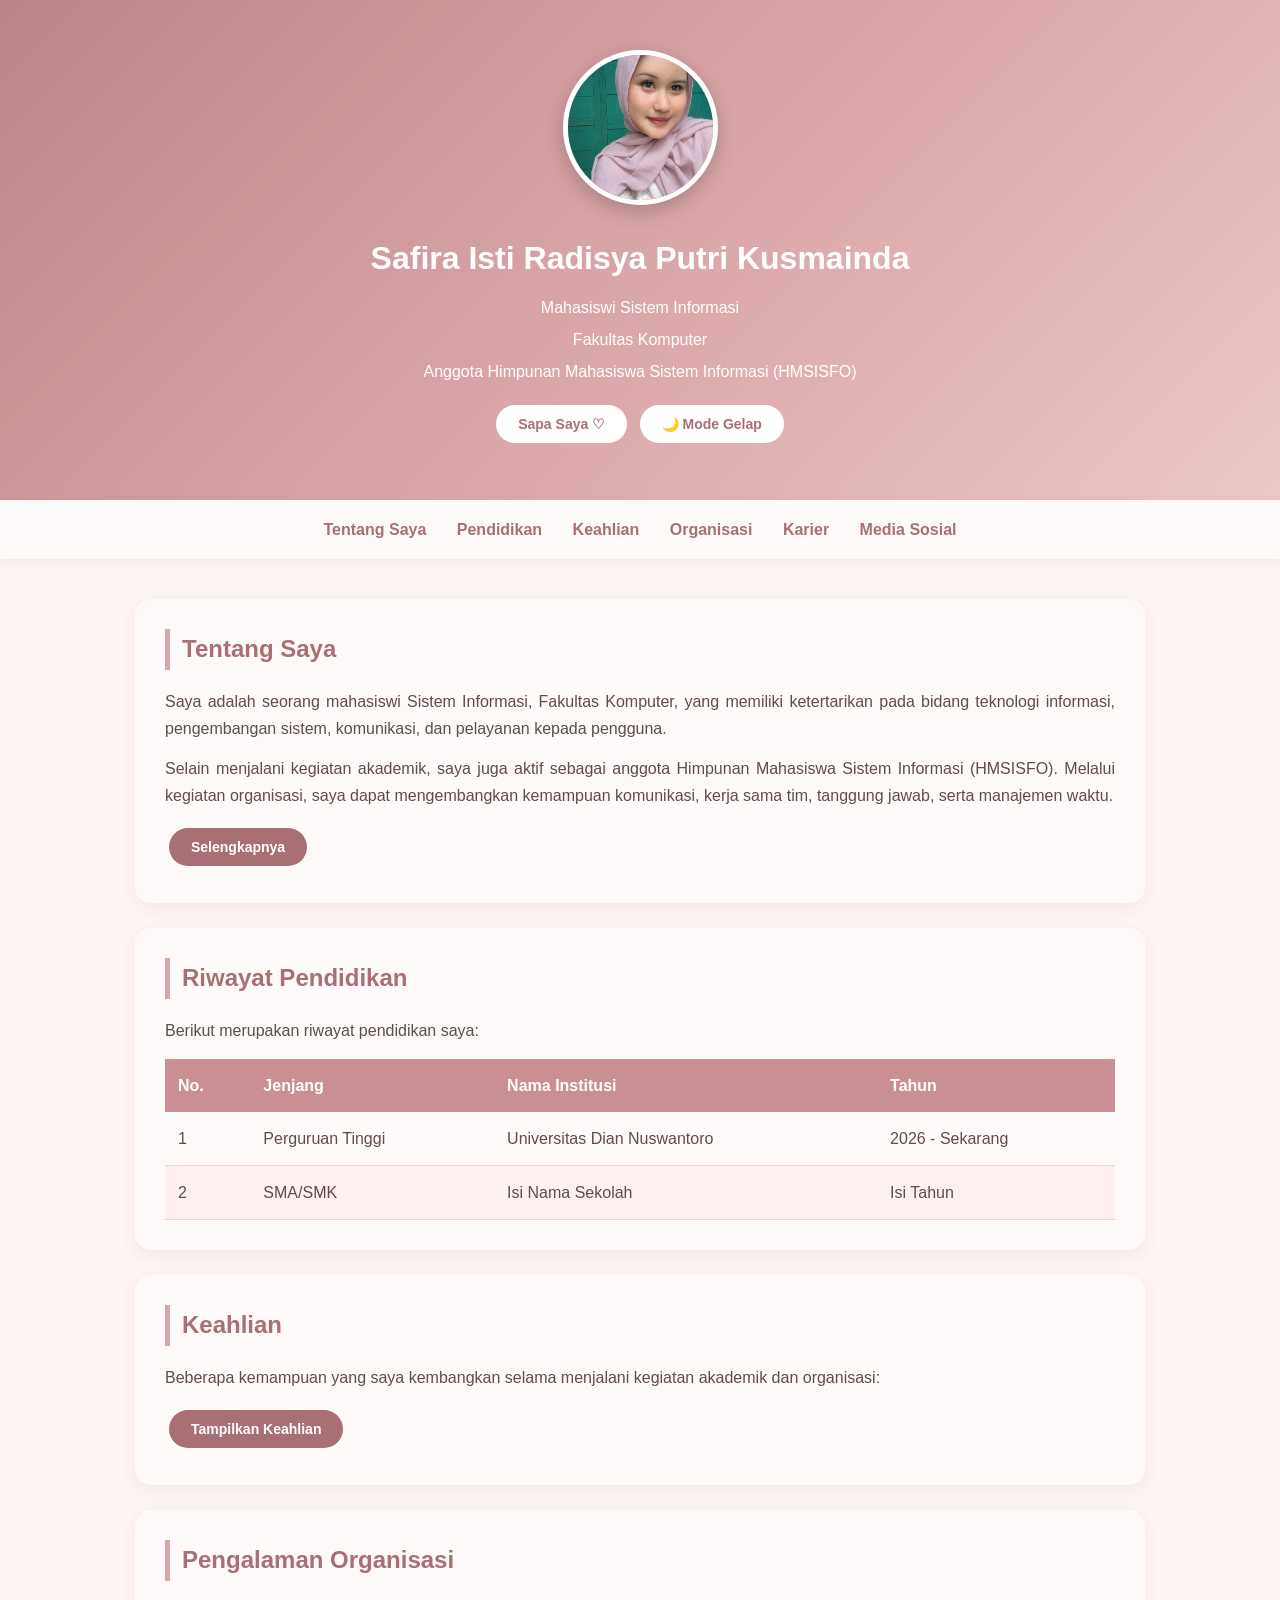
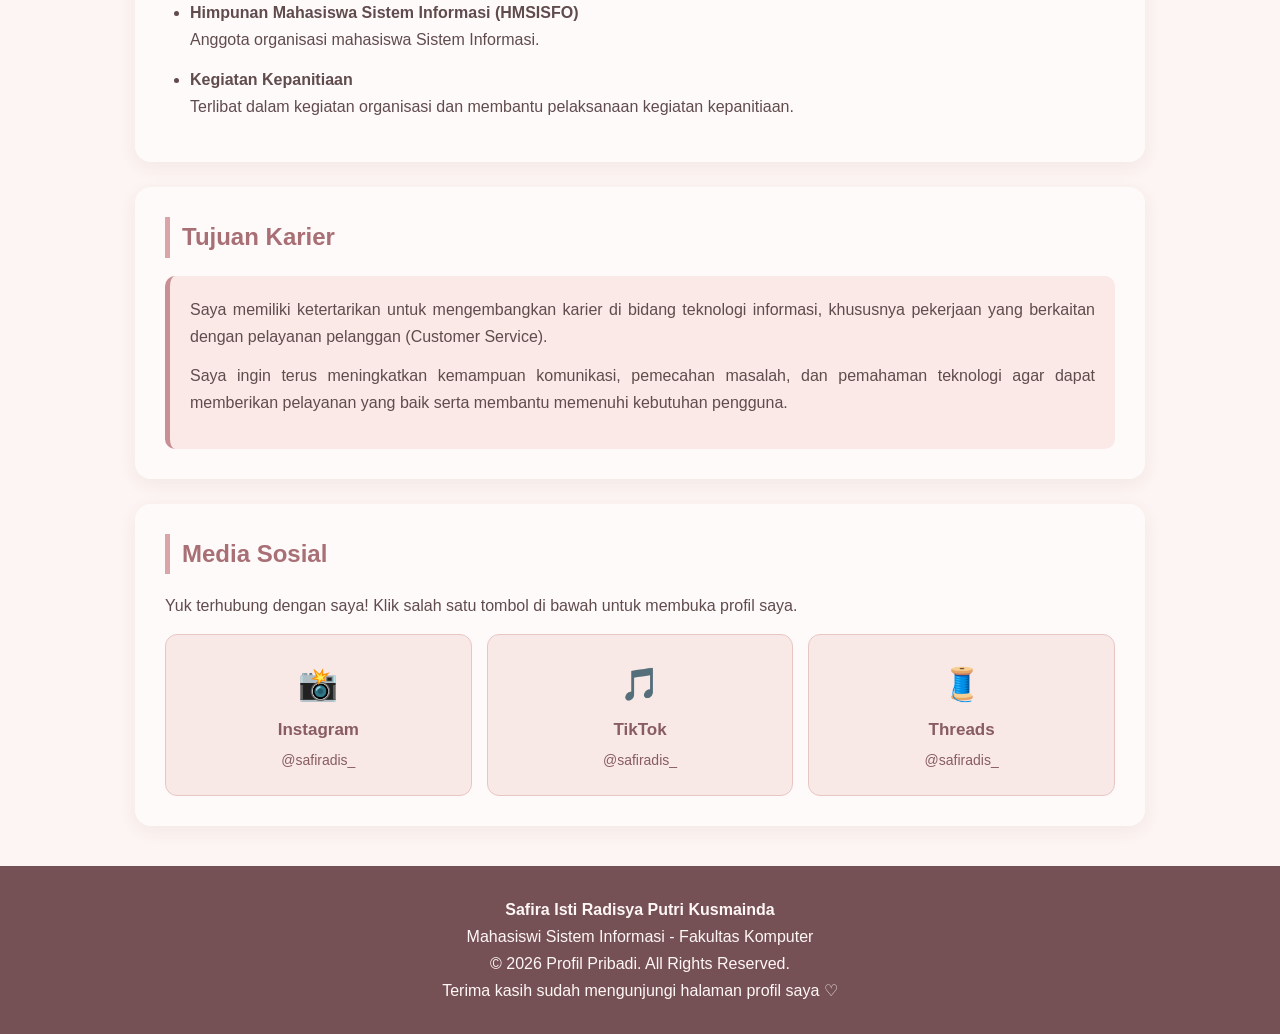
==== index.html @ df032e58 "Rename safira_index.html to index.html" ====
<!DOCTYPE html>
<html lang="id">
<head>
    <meta charset="UTF-8">
    <meta name="viewport" content="width=device-width, initial-scale=1.0">

    <title>Profil Pribadi Safira</title>

    <style>
        /* PENGATURAN DASAR */
        * { margin: 0; padding: 0; box-sizing: border-box; }

        html { scroll-behavior: smooth; }

        body {
            font-family: Arial, sans-serif;
            background-color: #fdf5f3;
            color: #604b4d;
            line-height: 1.7;
            transition: background-color 0.4s, color 0.4s;
        }

        /* HEADER */
        header {
            background: linear-gradient(135deg, #bd8589, #d9a5a8, #edc6c5);
            color: white;
            text-align: center;
            padding: 50px 20px;
        }

        .foto-profil {
            width: 155px;
            height: 155px;
            object-fit: cover;
            object-position: center;
            border-radius: 50%;
            border: 5px solid white;
            box-shadow: 0 7px 20px rgba(0,0,0,0.2);
            margin-bottom: 18px;
        }

        header h1 { font-size: 32px; margin-bottom: 8px; }
        header p { margin: 5px 0; }

        /* TOMBOL */
        button {
            border: none;
            border-radius: 25px;
            padding: 11px 22px;
            background-color: #a86f75;
            color: white;
            font-size: 14px;
            font-weight: bold;
            cursor: pointer;
            transition: 0.3s;
            margin: 7px 4px;
        }

        button:hover {
            background-color: #805157;
            transform: translateY(-2px);
        }

        .tombol-header {
            background-color: white;
            color: #a86f75;
            margin-top: 15px;
        }

        .tombol-header:hover { background-color: #f9e6e5; }

        /* NAVIGASI */
        nav {
            background-color: #fffafa;
            padding: 16px;
            text-align: center;
            position: sticky;
            top: 0;
            z-index: 100;
            box-shadow: 0 3px 10px rgba(100,60,60,0.08);
        }

        nav a {
            color: #a86f75;
            text-decoration: none;
            font-weight: bold;
            margin: 0 13px;
            display: inline-block;
            transition: 0.3s;
        }

        nav a:hover { color: #70454a; }

        /* KONTEN */
        main { max-width: 1050px; margin: 40px auto; padding: 0 20px; }

        section {
            background-color: #fffafa;
            margin-bottom: 25px;
            padding: 30px;
            border-radius: 16px;
            box-shadow: 0 5px 18px rgba(100,60,60,0.07);
            scroll-margin-top: 85px;
        }

        section h2 {
            color: #a86f75;
            margin-bottom: 18px;
            padding-left: 12px;
            border-left: 5px solid #d9a5a8;
        }

        section p { text-align: justify; margin-bottom: 12px; }

        /* INFORMASI TAMBAHAN */
        .kotak-info {
            background-color: #fae9e7;
            border-left: 5px solid #c98f94;
            padding: 18px;
            border-radius: 10px;
            margin-top: 15px;
        }

        .tersembunyi { display: none; }

        /* TABEL PENDIDIKAN */
        table { width: 100%; border-collapse: collapse; margin-top: 15px; }

        th {
            background-color: #c98f94;
            color: white;
            padding: 13px;
            text-align: left;
        }

        td { padding: 13px; border-bottom: 1px solid #ead5d3; }

        tr:nth-child(even) { background-color: #fdf0ef; }

        /* KEAHLIAN */
        .daftar-keahlian {
            list-style: none;
            display: grid;
            grid-template-columns: repeat(2, 1fr);
            gap: 12px;
            margin-top: 15px;
        }

        .daftar-keahlian li {
            background-color: #f8e9e7;
            border: 1px solid #e7c6c4;
            color: #885c60;
            padding: 14px;
            border-radius: 10px;
        }

        /* ORGANISASI */
        .pengalaman { padding-left: 25px; }
        .pengalaman li { margin-bottom: 12px; }

        /* KARIER */
        .tujuan-karier {
            background-color: #fae9e7;
            padding: 20px;
            border-left: 5px solid #c98f94;
            border-radius: 10px;
        }

        /* MEDIA SOSIAL */
        .daftar-sosmed {
            display: grid;
            grid-template-columns: repeat(3, 1fr);
            gap: 15px;
            margin-top: 15px;
        }

        .kartu-sosmed {
            display: flex;
            flex-direction: column;
            align-items: center;
            text-align: center;
            gap: 4px;
            padding: 22px 15px;
            background-color: #f8e9e7;
            border: 1px solid #e7c6c4;
            border-radius: 12px;
            color: #885c60;
            text-decoration: none;
            transition: 0.3s;
        }

        .kartu-sosmed:hover {
            background-color: #f2d6d4;
            transform: translateY(-4px);
            box-shadow: 0 8px 18px rgba(100,60,60,0.12);
        }

        .kartu-sosmed .ikon { font-size: 32px; }
        .kartu-sosmed strong { font-size: 17px; }
        .kartu-sosmed span { font-size: 14px; }

        /* FOOTER */
        footer {
            background-color: #755155;
            color: #fff7f5;
            text-align: center;
            padding: 30px 20px;
            margin-top: 40px;
        }

        /* MODE GELAP */
        body.mode-gelap { background-color: #292326; color: #f4e5e5; }

        body.mode-gelap nav,
        body.mode-gelap section { background-color: #3b3035; color: #f4e5e5; }

        body.mode-gelap nav a,
        body.mode-gelap section h2 { color: #edb9bd; }

        body.mode-gelap .kotak-info,
        body.mode-gelap .tujuan-karier { background-color: #514047; color: #fff0f0; }

        body.mode-gelap .daftar-keahlian li,
        body.mode-gelap .kartu-sosmed {
            background-color: #514047;
            color: #ffe2e3;
            border-color: #74545c;
        }

        body.mode-gelap .kartu-sosmed:hover { background-color: #624d55; }

        body.mode-gelap td { color: #f4e5e5; border-color: #66515a; }

        body.mode-gelap tr:nth-child(even) { background-color: #493a41; }

        /* RESPONSIVE */
        @media (max-width: 650px) {
            header h1 { font-size: 25px; }
            nav a { margin: 5px 7px; font-size: 13px; }
            section { padding: 20px; }
            .daftar-keahlian { grid-template-columns: 1fr; }
            .daftar-sosmed { grid-template-columns: 1fr; }
            table { font-size: 12px; }
        }
    </style>
</head>

<body>

    <!-- HEADER -->
    <header>

        <img src="fotoprofil.jpg" alt="Foto Profil Safira" class="foto-profil">

        <h1>Safira Isti Radisya Putri Kusmainda</h1>

        <p>Mahasiswi Sistem Informasi</p>
        <p>Fakultas Komputer</p>
        <p>Anggota Himpunan Mahasiswa Sistem Informasi (HMSISFO)</p>

        <button class="tombol-header" id="tombolSapa">Sapa Saya ♡</button>
        <button class="tombol-header" id="tombolTema">🌙 Mode Gelap</button>

    </header>


    <!-- NAVIGASI -->
    <nav>
        <a href="#tentang">Tentang Saya</a>
        <a href="#pendidikan">Pendidikan</a>
        <a href="#keahlian">Keahlian</a>
        <a href="#organisasi">Organisasi</a>
        <a href="#karier">Karier</a>
        <a href="#sosmed">Media Sosial</a>
    </nav>


    <!-- KONTEN UTAMA -->
    <main>

        <!-- TENTANG SAYA -->
        <section id="tentang">

            <h2>Tentang Saya</h2>

            <p>
                Saya adalah seorang mahasiswi Sistem Informasi,
                Fakultas Komputer, yang memiliki ketertarikan pada
                bidang teknologi informasi, pengembangan sistem,
                komunikasi, dan pelayanan kepada pengguna.
            </p>

            <p>
                Selain menjalani kegiatan akademik, saya juga aktif
                sebagai anggota Himpunan Mahasiswa Sistem Informasi
                (HMSISFO). Melalui kegiatan organisasi, saya dapat
                mengembangkan kemampuan komunikasi, kerja sama tim,
                tanggung jawab, serta manajemen waktu.
            </p>

            <button id="tombolInfo">Selengkapnya</button>

            <div id="informasi-lengkap" class="kotak-info tersembunyi">

                <h3>Informasi Tambahan</h3>

                <p>
                    Saya senang bersosialisasi, bertemu orang baru,
                    dan mempelajari hal-hal baru. Saya juga berusaha
                    menjadi pribadi yang teliti, bertanggung jawab,
                    serta mampu bekerja sama dengan orang lain.
                </p>

            </div>

        </section>


        <!-- PENDIDIKAN -->
        <section id="pendidikan">

            <h2>Riwayat Pendidikan</h2>

            <p>Berikut merupakan riwayat pendidikan saya:</p>

            <table>
                <thead>
                    <tr>
                        <th>No.</th>
                        <th>Jenjang</th>
                        <th>Nama Institusi</th>
                        <th>Tahun</th>
                    </tr>
                </thead>

                <tbody>
                    <tr>
                        <td>1</td>
                        <td>Perguruan Tinggi</td>
                        <td>Universitas Dian Nuswantoro</td>
                        <td>2026 - Sekarang</td>
                    </tr>

                    <tr>
                        <td>2</td>
                        <td>SMA/SMK</td>
                        <td>Isi Nama Sekolah</td>
                        <td>Isi Tahun</td>
                    </tr>
                </tbody>
            </table>

        </section>


        <!-- KEAHLIAN -->
        <section id="keahlian">

            <h2>Keahlian</h2>

            <p>
                Beberapa kemampuan yang saya kembangkan selama
                menjalani kegiatan akademik dan organisasi:
            </p>

            <button id="tombolKeahlian">Tampilkan Keahlian</button>

            <div id="daftar-keahlian" class="tersembunyi">

                <ul class="daftar-keahlian">
                    <li>Komunikasi</li>
                    <li>Kerja Sama Tim</li>
                    <li>Manajemen Waktu</li>
                    <li>Ketelitian</li>
                    <li>Tanggung Jawab</li>
                    <li>Pengoperasian Komputer</li>
                </ul>

            </div>

        </section>


        <!-- ORGANISASI -->
        <section id="organisasi">

            <h2>Pengalaman Organisasi</h2>

            <ul class="pengalaman">

                <li>
                    <strong>Himpunan Mahasiswa Sistem Informasi (HMSISFO)</strong>
                    <br>
                    Anggota organisasi mahasiswa Sistem Informasi.
                </li>

                <li>
                    <strong>Kegiatan Kepanitiaan</strong>
                    <br>
                    Terlibat dalam kegiatan organisasi dan membantu
                    pelaksanaan kegiatan kepanitiaan.
                </li>

            </ul>

        </section>


        <!-- KARIER -->
        <section id="karier">

            <h2>Tujuan Karier</h2>

            <div class="tujuan-karier">

                <p>
                    Saya memiliki ketertarikan untuk mengembangkan
                    karier di bidang teknologi informasi, khususnya
                    pekerjaan yang berkaitan dengan pelayanan
                    pelanggan (Customer Service).
                </p>

                <p>
                    Saya ingin terus meningkatkan kemampuan komunikasi,
                    pemecahan masalah, dan pemahaman teknologi agar
                    dapat memberikan pelayanan yang baik serta
                    membantu memenuhi kebutuhan pengguna.
                </p>

            </div>

        </section>


        <!-- MEDIA SOSIAL -->
        <section id="sosmed">

            <h2>Media Sosial</h2>

            <p>
                Yuk terhubung dengan saya! Klik salah satu tombol
                di bawah untuk membuka profil saya.
            </p>

            <div class="daftar-sosmed">

                <a class="kartu-sosmed"
                   href="https://www.instagram.com/safiradis_?srtk=bzRpbXpmenpycmcx"
                   target="_blank" rel="noopener noreferrer">
                    <div class="ikon">📸</div>
                    <strong>Instagram</strong>
                    <span>@safiradis_</span>
                </a>

                <a class="kartu-sosmed"
                   href="https://www.tiktok.com/@safiradis_?is_from_webapp=1&sender_device=pc"
                   target="_blank" rel="noopener noreferrer">
                    <div class="ikon">🎵</div>
                    <strong>TikTok</strong>
                    <span>@safiradis_</span>
                </a>

                <a class="kartu-sosmed"
                   href="https://www.threads.com/@safiradis_"
                   target="_blank" rel="noopener noreferrer">
                    <div class="ikon">🧵</div>
                    <strong>Threads</strong>
                    <span>@safiradis_</span>
                </a>

            </div>

        </section>

    </main>


    <!-- FOOTER -->
    <footer>

        <p><strong>Safira Isti Radisya Putri Kusmainda</strong></p>
        <p>Mahasiswi Sistem Informasi - Fakultas Komputer</p>
        <p>© 2026 Profil Pribadi. All Rights Reserved.</p>
        <p>Terima kasih sudah mengunjungi halaman profil saya ♡</p>

    </footer>


    <!-- JAVASCRIPT -->
    <script>
        document.addEventListener("DOMContentLoaded", function () {

            /* 1. TOMBOL "SAPA SAYA" */
            const tombolSapa = document.getElementById("tombolSapa");

            tombolSapa.addEventListener("click", function () {
                const jam = new Date().getHours();
                let sapaan;

                if (jam >= 4 && jam < 11) {
                    sapaan = "Selamat pagi";
                } else if (jam >= 11 && jam < 15) {
                    sapaan = "Selamat siang";
                } else if (jam >= 15 && jam < 18) {
                    sapaan = "Selamat sore";
                } else {
                    sapaan = "Selamat malam";
                }

                alert(sapaan + "! Terima kasih sudah berkunjung ke profil saya ♡");
            });


            /* 2. TOMBOL MODE GELAP / TERANG */
            const tombolTema = document.getElementById("tombolTema");

            function aturTema(gelap) {
                document.body.classList.toggle("mode-gelap", gelap);
                tombolTema.textContent = gelap ? "☀️ Mode Terang" : "🌙 Mode Gelap";

                try {
                    localStorage.setItem("temaProfil", gelap ? "gelap" : "terang");
                } catch (e) { /* abaikan */ }
            }

            try {
                if (localStorage.getItem("temaProfil") === "gelap") {
                    aturTema(true);
                }
            } catch (e) { /* abaikan */ }

            tombolTema.addEventListener("click", function () {
                aturTema(!document.body.classList.contains("mode-gelap"));
            });


            /* 3. TOMBOL "SELENGKAPNYA" */
            const tombolInfo = document.getElementById("tombolInfo");
            const informasiLengkap = document.getElementById("informasi-lengkap");

            tombolInfo.addEventListener("click", function () {
                const tersembunyi = informasiLengkap.classList.toggle("tersembunyi");
                tombolInfo.textContent = tersembunyi ? "Selengkapnya" : "Sembunyikan";
            });


            /* 4. TOMBOL "TAMPILKAN KEAHLIAN" */
            const tombolKeahlian = document.getElementById("tombolKeahlian");
            const daftarKeahlian = document.getElementById("daftar-keahlian");

            tombolKeahlian.addEventListener("click", function () {
                const tersembunyi = daftarKeahlian.classList.toggle("tersembunyi");
                tombolKeahlian.textContent = tersembunyi
                    ? "Tampilkan Keahlian"
                    : "Sembunyikan Keahlian";
            });


            /* 5. MENU NAVIGASI AKTIF SAAT SCROLL */
            const bagian = document.querySelectorAll("main section");
            const linkNav = document.querySelectorAll("nav a");

            function tandaiMenuAktif() {
                let idAktif = "";

                bagian.forEach(function (sec) {
                    if (window.scrollY >= sec.offsetTop - 140) {
                        idAktif = sec.id;
                    }
                });

                linkNav.forEach(function (link) {
                    const aktif = link.getAttribute("href") === "#" + idAktif;
                    link.style.textDecoration = aktif ? "underline" : "none";
                    link.style.textUnderlineOffset = "6px";
                });
            }

            window.addEventListener("scroll", tandaiMenuAktif);
            tandaiMenuAktif();

        });
    </script>

</body>
</html>
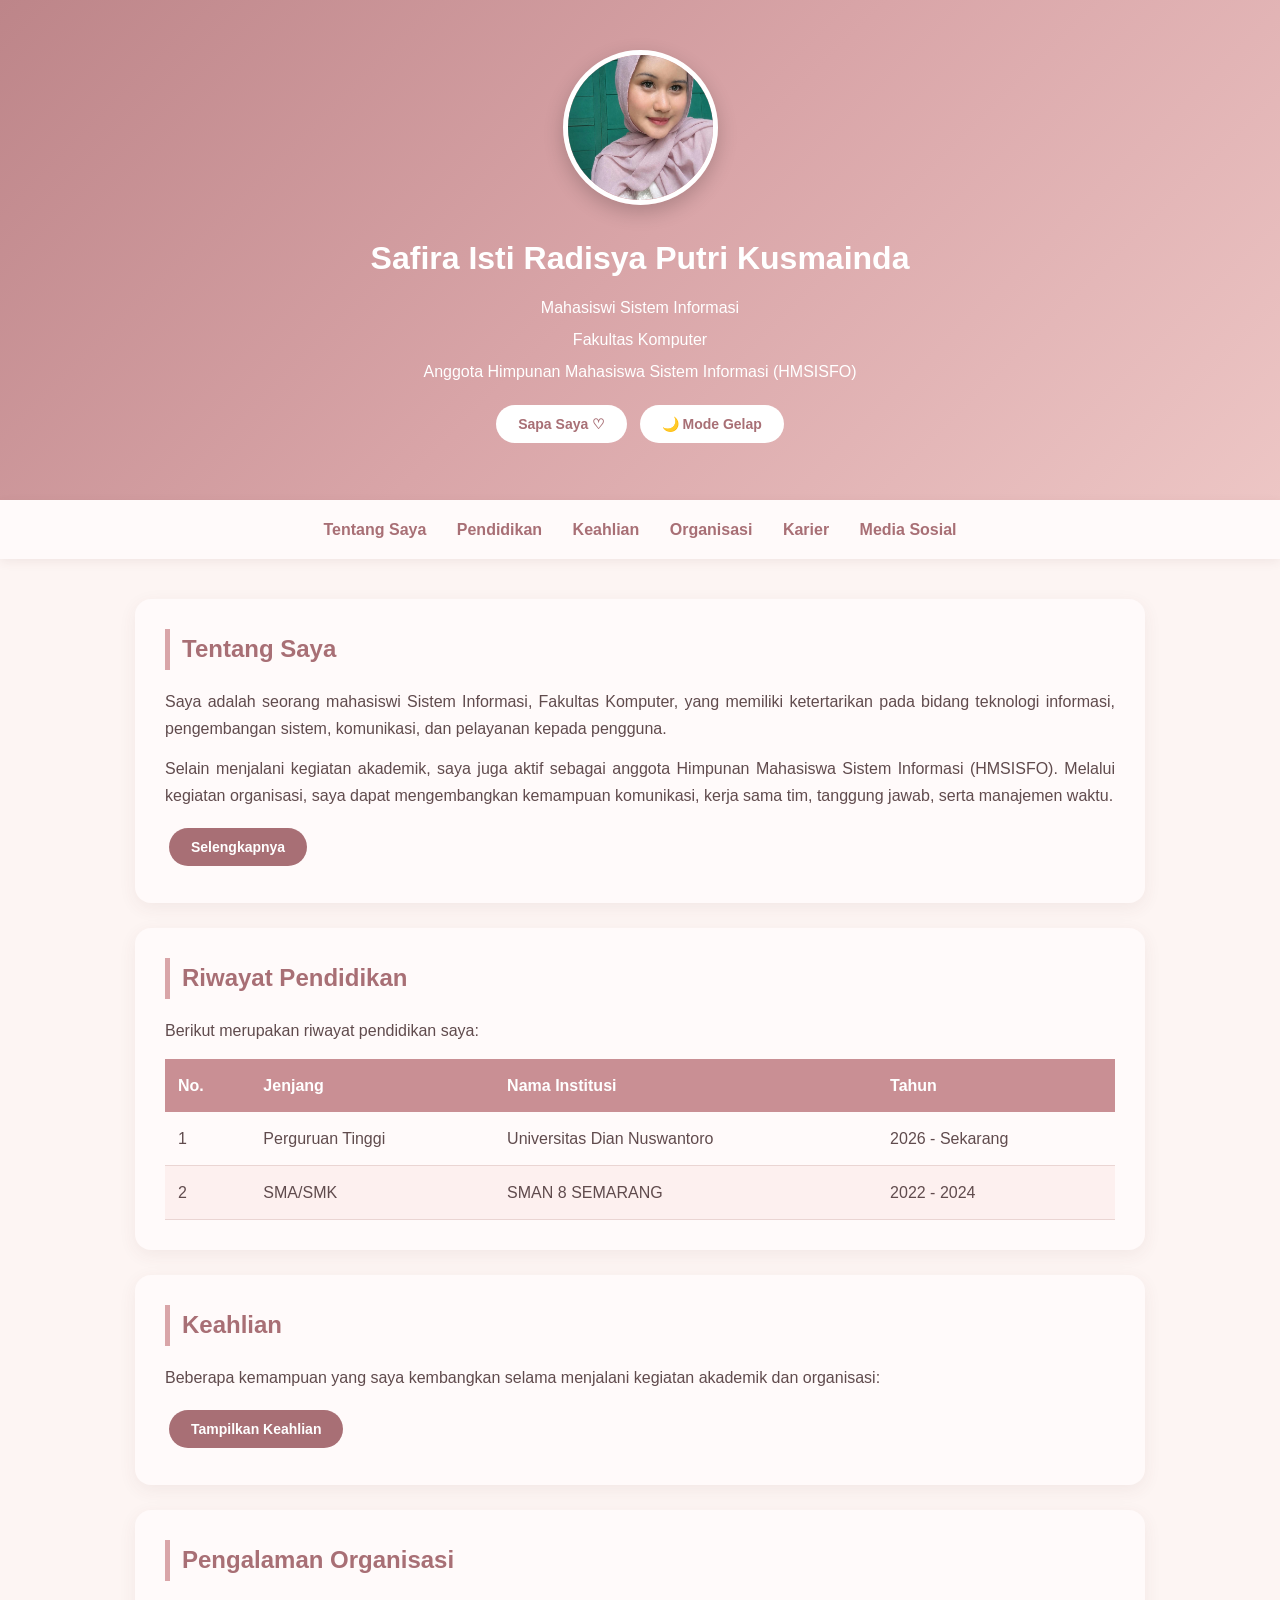
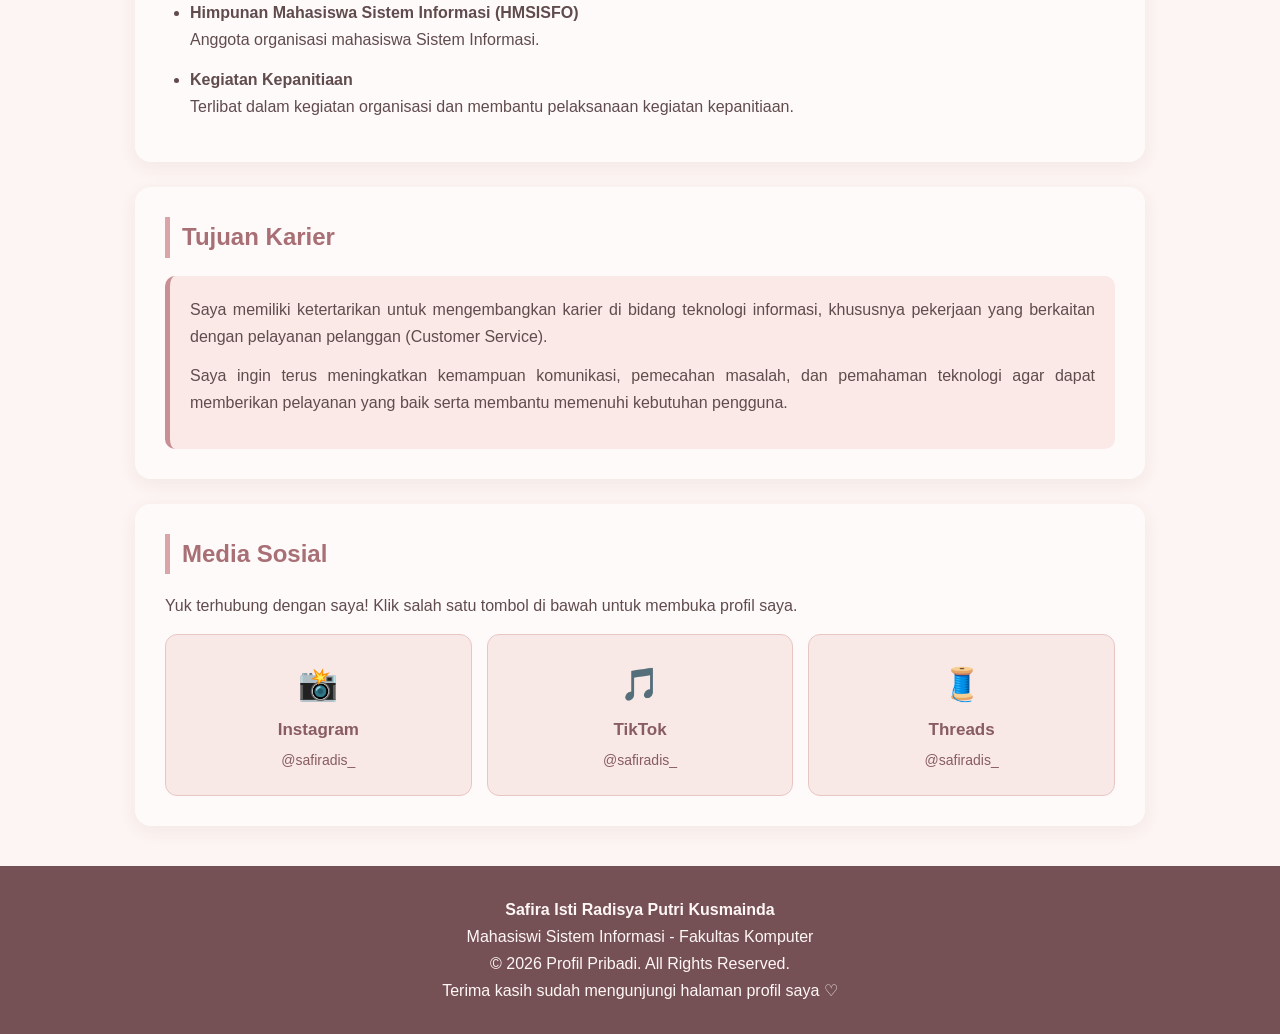
==== commit 3e4e90f5: "Update index.html" ====
--- a/index.html
+++ b/index.html
@@ -344,8 +344,8 @@
                     <tr>
                         <td>2</td>
                         <td>SMA/SMK</td>
-                        <td>Isi Nama Sekolah</td>
-                        <td>Isi Tahun</td>
+                        <td>SMAN 8 SEMARANG</td>
+                        <td>2022 - 2024</td>
                     </tr>
                 </tbody>
             </table>
